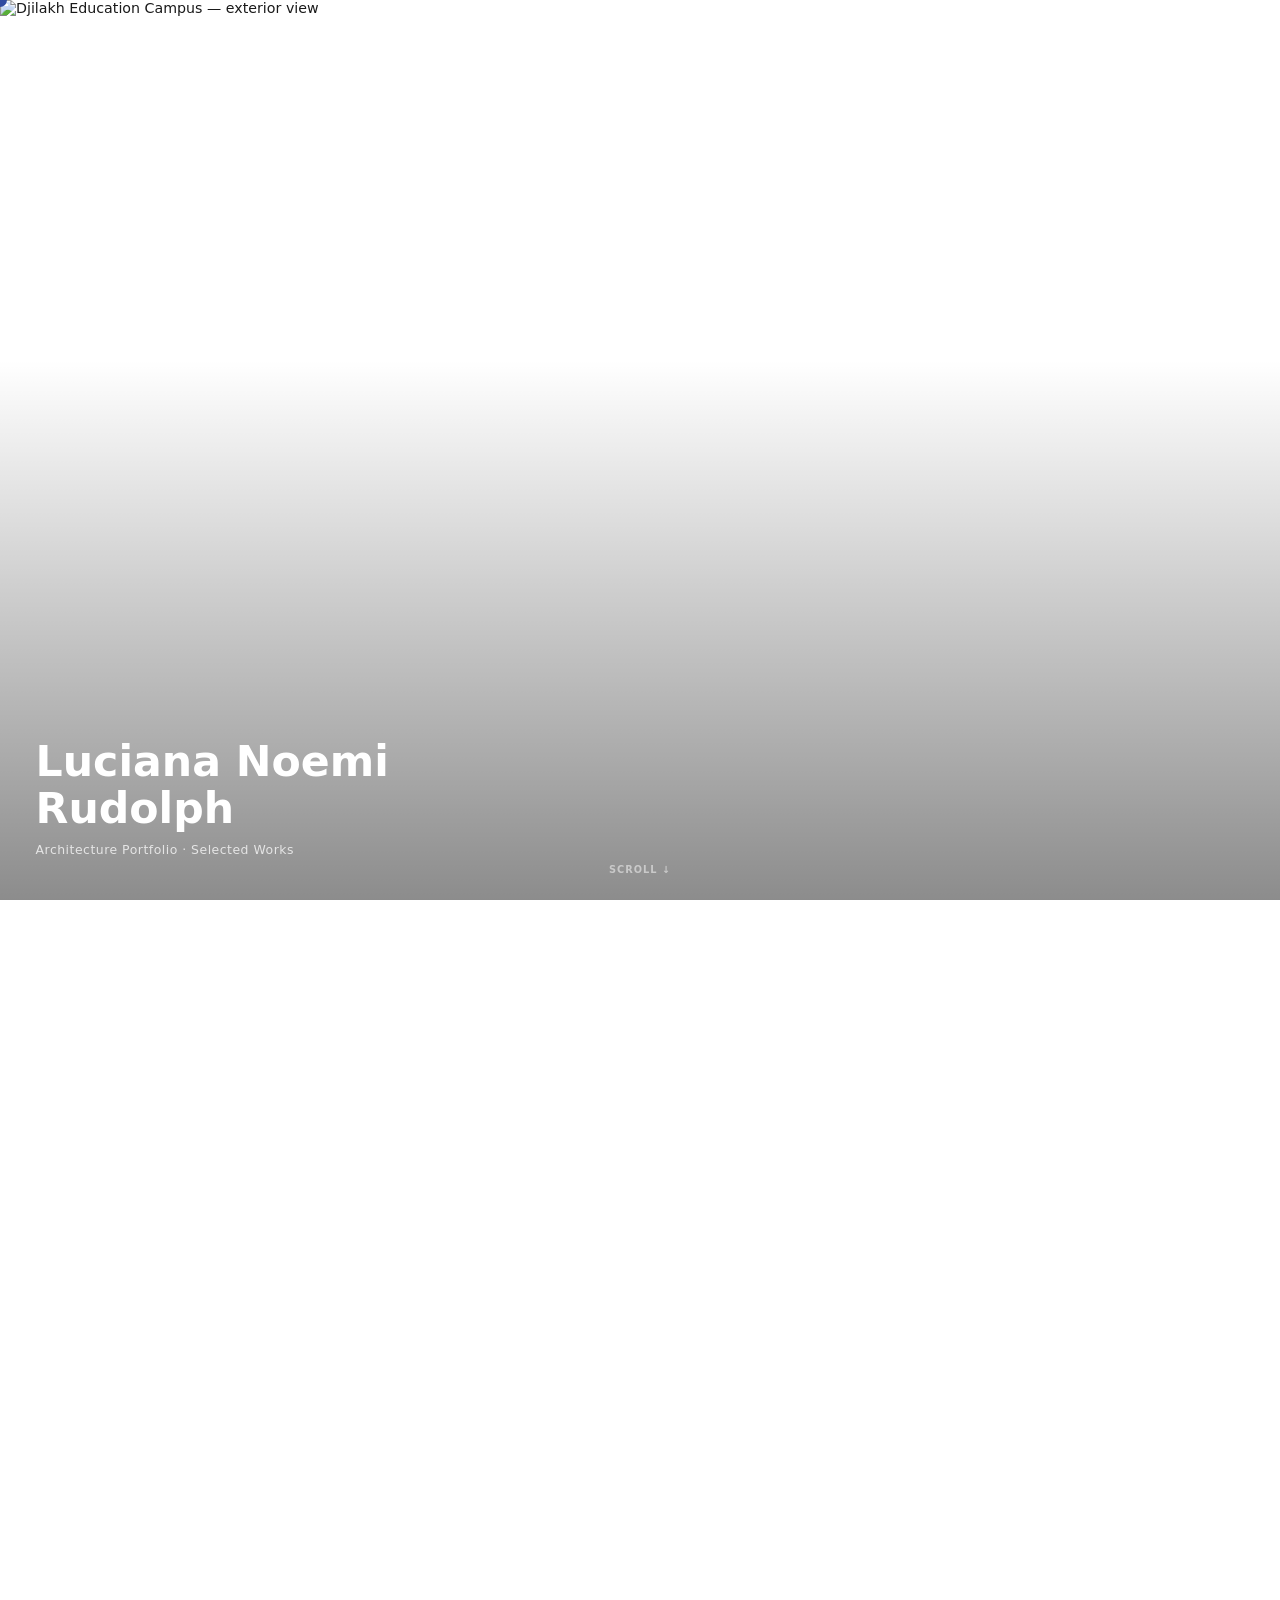
==== index.html @ c8842347 "10-04--2310" ====
<!doctype html>
<html lang="en" class="home">
<head>
  <meta charset="utf-8" />
  <meta name="viewport" content="width=device-width, initial-scale=1" />
  <title>Luciana Noemi Rudolph — Portfolio</title>
  <link rel="stylesheet" href="assets/css/styles.css" />
  <!-- Homepage-only inline overrides (kept tiny — most styles
       now live in styles.css → section 12 "Homepage Sticky-Grid Scroll").
       The header is forced fixed here because it must overlay the hero. -->
  <style>
    /* The header on the homepage must overlay the hero image.
       Other pages already get position:fixed from styles.css. */
    .top { position: fixed; top: 0; left: 0; right: 0; z-index: 100; }

  </style>
</head>

<body class="home loading">

  <!-- ── HEADER ── -->
  <header class="top --inverted">
    <a class="top__logo" href="index.html" aria-label="Home">
      <img src="assets/img/logo-blue.png" alt="LAR logo" />
    </a>

    <a class="name" href="index.html" aria-label="Home">
      LUCIANA NOEMI RUDOLPH
    </a>

    <div class="projects-dropdown">
      <button class="projects-dropdown__trigger" type="button" aria-haspopup="true" aria-expanded="false" data-i18n="nav_projects">Projects</button>
      <ul class="projects-dropdown__menu">
        <li><a class="projects-dropdown__link" href="projects/project1.html">Djilakh Education Campus</a></li>
        <li><a class="projects-dropdown__link" href="projects/project2.html">IPAI Communication Center</a></li>
        <li><a class="projects-dropdown__link" href="projects/project3.html">The Supertecture Project</a></li>
        <li><a class="projects-dropdown__link" href="projects/project4.html">Inside Out</a></li>
      </ul>
    </div>

    <a class="top__link" href="pages/about.html" data-i18n="nav_about">About</a>

    <nav class="top__nav" aria-label="Language switcher">
      <div class="lang-dropdown">
        <button class="lang-dropdown__trigger" type="button" aria-haspopup="true" aria-expanded="false">
          <span class="lang-dropdown__active" id="lang-active">EN</span>
        </button>
        <ul class="lang-dropdown__menu">
          <li><button class="lang" type="button" data-lang="en" aria-pressed="true">English</button></li>
          <li><button class="lang" type="button" data-lang="de" aria-pressed="false">Deutsch</button></li>
          <li><button class="lang" type="button" data-lang="pt" aria-pressed="false">Português</button></li>
          <li><button class="lang" type="button" data-lang="es" aria-pressed="false">Español</button></li>
          <li><button class="lang" type="button" data-lang="it" aria-pressed="false">Italiano</button></li>
          <li><button class="lang" type="button" data-lang="nl" aria-pressed="false">Nederlands</button></li>
        </ul>
      </div>
    </nav>

    <button class="top__burger" type="button" aria-label="Menu" aria-expanded="false">
      <span></span><span></span><span></span>
    </button>
  </header>

  <!-- ══════════════════════════════════════════
       INTRO — Full-screen hero image
       ─────────────────────────────────
       Hero images use srcset so the browser picks the
       smallest file that fits the viewport. To make this
       work, export each photo at THREE widths and name
       them like the example below:
           p1-800.jpg   (≤ 800 px wide  — phones)
           p1-1600.jpg  (≤ 1600 px wide — laptops/tablets)
           p1-2400.jpg  (≤ 2400 px wide — large desktops/retina)
       Aim for ~70 % JPEG quality. Use squoosh.app or
       ImageMagick: `magick p1.jpg -resize 1600 -quality 70 p1-1600.jpg`.
       Until those files exist the browser falls back to `src`.
       ══════════════════════════════════════════ -->
  <section class="block block--intro">
    <img class="block--intro__image block--intro__slide --active"
         src="assets/img/p1.jpg"
         srcset="assets/img/p1-800.jpg 800w,
                 assets/img/p1-1600.jpg 1600w,
                 assets/img/p1-2400.jpg 2400w"
         sizes="100vw"
         fetchpriority="high"
         alt="Djilakh Education Campus — exterior view" />
    <img class="block--intro__image block--intro__slide"
         src="assets/img/p2.jpg"
         srcset="assets/img/p2-800.jpg 800w,
                 assets/img/p2-1600.jpg 1600w,
                 assets/img/p2-2400.jpg 2400w"
         sizes="100vw"
         alt="IPAI Communication Center — facade study" />
    <img class="block--intro__image block--intro__slide"
         src="assets/img/p1/entrance.jpg"
         alt="Senegal school entrance with children playing" />
    <div class="block--intro__overlay"></div>
    <div class="block--intro__content">
      <h1 class="block--intro__title">Luciana Noemi Rudolph</h1>
      <p class="block--intro__subtitle" data-i18n="hero_subtitle">Architecture Portfolio · Selected Works</p>
    </div>
    <span class="block--intro__scroll" data-i18n="hero_scroll">Scroll ↓</span>
  </section>

  <!-- ══════════════════════════════════════════
       STICKY GRID SCROLL — Main Block
       ══════════════════════════════════════════ -->
  <section class="block block--main">
    <div class="block__wrapper">

      <!-- Centered text content -->
      <div class="content">
        <h2 class="content__title">Luciana Noemi Rudolph</h2>
        <p class="content__description" data-i18n="content_desc">Architectural projects exploring circular construction, climate-responsive architecture, and socially responsible design.</p>
        <div class="content__buttons">
          <a class="content__button" href="pages/about.html" data-i18n="btn_about">About me</a>
          <a class="content__button content__button--scroll" href="projects/project1.html" id="scroll-btn">
            <span class="content__button-fill" id="scroll-fill"></span>
            <span class="content__button-label" data-i18n="btn_scroll_p1">Scroll down for Project 1</span>
          </a>
        </div>
      </div>

      <!-- 12-image gallery grid (3 cols × 4 rows) -->
      <div class="gallery">
        <ul class="gallery__grid">
          <li class="gallery__item">
            <a class="gallery__link" href="projects/project1.html">
              <img class="gallery__image" src="assets/img/p1.jpg" alt="Djilakh Education Campus" />
              <span class="gallery__overlay"><span class="gallery__title">Djilakh Education Campus</span></span>
            </a>
          </li>
          <li class="gallery__item">
            <a class="gallery__link" href="projects/project2.html">
              <img class="gallery__image" src="assets/img/p2.jpg" alt="IPAI Communication Center" />
              <span class="gallery__overlay"><span class="gallery__title">IPAI Communication Center</span></span>
            </a>
          </li>
          <li class="gallery__item">
            <a class="gallery__link" href="projects/project3.html">
              <img class="gallery__image" src="assets/img/p3.jpg" alt="The Supertecture Project" />
              <span class="gallery__overlay"><span class="gallery__title">The Supertecture Project</span></span>
            </a>
          </li>
          <li class="gallery__item">
            <a class="gallery__link" href="projects/project4.html">
              <img class="gallery__image" src="assets/img/p4.jpg" alt="Inside Out" />
              <span class="gallery__overlay"><span class="gallery__title">Inside Out</span></span>
            </a>
          </li>
          <li class="gallery__item">
            <a class="gallery__link" href="projects/project1.html">
              <img class="gallery__image" src="assets/img/p1/entrance.jpg" alt="Senegal school entrance" />
              <span class="gallery__overlay"><span class="gallery__title">Djilakh Education Campus</span></span>
            </a>
          </li>
          <li class="gallery__item">
            <a class="gallery__link" href="projects/project2.html">
              <img class="gallery__image" src="assets/img/p2/terrace.png" alt="IPAI terrace" />
              <span class="gallery__overlay"><span class="gallery__title">IPAI Communication Center</span></span>
            </a>
          </li>
          <li class="gallery__item">
            <a class="gallery__link" href="projects/project1.html">
              <img class="gallery__image" src="assets/img/p1/courtyard.jpg" alt="Senegal school courtyard" />
              <span class="gallery__overlay"><span class="gallery__title">Djilakh Education Campus</span></span>
            </a>
          </li>
          <li class="gallery__item">
            <a class="gallery__link" href="projects/project2.html">
              <img class="gallery__image" src="assets/img/p2/lookout.png" alt="IPAI lookout" />
              <span class="gallery__overlay"><span class="gallery__title">IPAI Communication Center</span></span>
            </a>
          </li>
          <li class="gallery__item">
            <a class="gallery__link" href="projects/project1.html">
              <img class="gallery__image" src="assets/img/p1/interior.jpg" alt="Senegal classroom interior" />
              <span class="gallery__overlay"><span class="gallery__title">Djilakh Education Campus</span></span>
            </a>
          </li>
          <li class="gallery__item">
            <a class="gallery__link" href="projects/project2.html">
              <img class="gallery__image" src="assets/img/p2/exterior.jpg" alt="IPAI campus exterior" />
              <span class="gallery__overlay"><span class="gallery__title">IPAI Communication Center</span></span>
            </a>
          </li>
          <li class="gallery__item">
            <a class="gallery__link" href="projects/project1.html">
              <img class="gallery__image" src="assets/img/p1/classroom.jpg" alt="Senegal classroom" />
              <span class="gallery__overlay"><span class="gallery__title">Djilakh Education Campus</span></span>
            </a>
          </li>
          <li class="gallery__item">
            <a class="gallery__link" href="projects/project2.html">
              <img class="gallery__image" src="assets/img/p2/model-aerial.jpg" alt="IPAI model aerial" />
              <span class="gallery__overlay"><span class="gallery__title">IPAI Communication Center</span></span>
            </a>
          </li>
        </ul>
      </div>

    </div>
  </section>

  <footer class="site-footer"></footer>

  <!-- ── GSAP + ScrollTrigger + Lenis ── -->
  <script src="https://cdn.jsdelivr.net/npm/gsap@3/dist/gsap.min.js"></script>
  <script src="https://cdn.jsdelivr.net/npm/gsap@3/dist/ScrollTrigger.min.js"></script>
  <script src="https://cdn.jsdelivr.net/npm/gsap@3/dist/SplitText.min.js"></script>
  <script src="https://cdn.jsdelivr.net/npm/lenis@1/dist/lenis.min.js"></script>

  <!-- ── Translations dictionary (must load before main.js
       and before any per-page inline script that reads I18N). ── -->
  <script src="assets/js/i18n.js"></script>
  <!-- ── Main JS (language switcher, cursor, dropdowns, etc.) ── -->
  <script src="assets/js/main.js"></script>

  <!-- ══════════════════════════════════════════
       STICKY GRID SCROLL — Animation Engine
       ══════════════════════════════════════════ -->
  <script>
  (function () {
    "use strict";

    gsap.registerPlugin(ScrollTrigger);

    /* ═══════════════════════════════════════
       0. Invert header over the hero image
       ═══════════════════════════════════════ */
    var headerEl = document.querySelector(".top");
    if (headerEl) {
      ScrollTrigger.create({
        trigger: ".block--intro",
        start: "top top",
        end: "bottom top",
        onLeave: function ()     { headerEl.classList.remove("--inverted"); },
        onEnterBack: function () { headerEl.classList.add("--inverted"); }
      });
    }

    /* ═══════════════════════════════════════
       1. Smooth scrolling with Lenis
       ═══════════════════════════════════════ */
    function initSmoothScrolling() {
      var lenis = new Lenis({
        lerp: 0.08,
        wheelMultiplier: 1.4
      });

      lenis.on("scroll", ScrollTrigger.update);

      gsap.ticker.add(function (time) {
        lenis.raf(time * 1000);
      });

      gsap.ticker.lagSmoothing(0);
    }

    /* ═══════════════════════════════════════
       2. Preload images then init
       ═══════════════════════════════════════ */
    var imgs = document.querySelectorAll(".gallery__image, .block--intro__image");
    var loaded = 0;
    var total = imgs.length;

    function onAllLoaded() {
      document.body.classList.remove("loading");
      initSmoothScrolling();
      new StickyGridScroll();
    }

    if (total === 0) { onAllLoaded(); return; }

    imgs.forEach(function (img) {
      if (img.complete) {
        loaded++;
        if (loaded >= total) onAllLoaded();
      } else {
        img.addEventListener("load", function () {
          loaded++;
          if (loaded >= total) onAllLoaded();
        });
        img.addEventListener("error", function () {
          loaded++;
          if (loaded >= total) onAllLoaded();
        });
      }
    });

    /* ═══════════════════════════════════════
       3. StickyGridScroll Class
       ═══════════════════════════════════════ */
    function StickyGridScroll() {
      this.getElements();
      if (!this.block) return;

      this.initContent();
      this.groupItemsByColumn();

      this.addParallaxOnScroll();
      this.animateTitleOnScroll();
      this.animateGridOnScroll();
    }

    /* ── Retrieve elements ── */
    StickyGridScroll.prototype.getElements = function () {
      this.block = document.querySelector(".block--main");
      if (!this.block) return;

      this.wrapper     = this.block.querySelector(".block__wrapper");
      this.content     = this.block.querySelector(".content");
      this.title       = this.block.querySelector(".content__title");
      this.description = this.block.querySelector(".content__description");
      this.button      = this.block.querySelector(".content__buttons");
      this.grid        = this.block.querySelector(".gallery__grid");
      this.items       = this.block.querySelectorAll(".gallery__item");
    };

    /* ── Prepare initial state ── */
    StickyGridScroll.prototype.initContent = function () {
      if (this.description && this.button) {
        gsap.set([this.description, this.button], {
          opacity: 0,
          pointerEvents: "none"
        });
      }

      this.recalcTitleOffset();

      /* Recalculate on resize so the title centering stays correct */
      var self = this;
      var resizeTimer;
      window.addEventListener("resize", function () {
        clearTimeout(resizeTimer);
        resizeTimer = setTimeout(function () {
          self.recalcTitleOffset();
        }, 150);
      });
    };

    StickyGridScroll.prototype.recalcTitleOffset = function () {
      if (this.content && this.title) {
        var dy = (this.content.offsetHeight - this.title.offsetHeight) / 2;
        this.titleOffsetY = (dy / this.content.offsetHeight) * 100;
        gsap.set(this.title, { yPercent: this.titleOffsetY });
      }
    };

    /* ── Group items into 3 columns ── */
    StickyGridScroll.prototype.groupItemsByColumn = function () {
      this.numColumns = 3;
      this.columns = [[], [], []];
      var cols = this.columns;
      this.items.forEach(function (item, i) {
        cols[i % 3].push(item);
      });
    };

    /* ── Parallax on wrapper ── */
    StickyGridScroll.prototype.addParallaxOnScroll = function () {
      if (!this.block || !this.wrapper) return;

      gsap.from(this.wrapper, {
        yPercent: -100,
        ease: "none",
        scrollTrigger: {
          trigger: this.block,
          start: "top bottom",
          end: "top top",
          scrub: true
        }
      });
    };

    /* ── Title fade-in ── */
    StickyGridScroll.prototype.animateTitleOnScroll = function () {
      if (!this.block || !this.title) return;

      gsap.from(this.title, {
        opacity: 0,
        duration: 0.7,
        ease: "power1.out",
        scrollTrigger: {
          trigger: this.block,
          start: "top 57%",
          toggleActions: "play none none reset"
        }
      });
    };

    /* ── Main scroll-driven timeline ── */
    StickyGridScroll.prototype.animateGridOnScroll = function () {
      var self = this;

      var timeline = gsap.timeline({
        scrollTrigger: {
          trigger: this.block,
          start: "top 25%",
          end: "bottom bottom",
          scrub: true
        }
      });

      timeline
        .add(this.gridRevealTimeline())
        .add(this.gridZoomTimeline(), "-=0.6")
        .add(function () {
          self.toggleContent(timeline.scrollTrigger.direction === 1);
        }, "-=0.32");
    };

    /* ── Grid reveal: columns slide in ── */
    StickyGridScroll.prototype.gridRevealTimeline = function () {
      var timeline = gsap.timeline();
      var wh = window.innerHeight;
      var dy = wh - (wh - this.grid.offsetHeight) / 2;

      this.columns.forEach(function (column, colIndex) {
        var fromTop = colIndex % 2 === 0;

        timeline.from(column, {
          y: dy * (fromTop ? -1 : 1),
          stagger: {
            each: 0.06,
            from: fromTop ? "end" : "start"
          },
          ease: "power1.inOut"
        }, "grid-reveal");
      });

      return timeline;
    };

    /* ── Grid zoom: scale + spread columns ── */
    StickyGridScroll.prototype.gridZoomTimeline = function () {
      var columns = this.columns;
      var timeline = gsap.timeline({
        defaults: { duration: 1, ease: "power3.inOut" }
      });

      timeline.to(this.grid, { scale: 2.05 });
      timeline.to(columns[0], { xPercent: -40 }, "<");
      timeline.to(columns[2], { xPercent: 40 }, "<");

      var midIndex = Math.floor(columns[1].length / 2);
      timeline.to(columns[1], {
        yPercent: function (index) {
          return (index < midIndex ? -1 : 1) * 40;
        },
        duration: 0.5,
        ease: "power1.inOut"
      }, "-=0.5");

      return timeline;
    };

    /* ── Toggle content visibility ── */
    StickyGridScroll.prototype.toggleContent = function (isVisible) {
      if (!this.title || !this.description || !this.button) return;

      var self = this;

      gsap.timeline({ defaults: { overwrite: true } })
        .to(this.title, {
          yPercent: isVisible ? 0 : self.titleOffsetY,
          duration: 0.7,
          ease: "power2.inOut"
        })
        .to([this.description, this.button], {
          opacity: isVisible ? 1 : 0,
          duration: 0.4,
          ease: "power1." + (isVisible ? "inOut" : "out"),
          pointerEvents: isVisible ? "all" : "none"
        }, isVisible ? "-=90%" : "<");
    };

    /* ═══════════════════════════════════════
       Scroll-progress button → Project 1
       ═══════════════════════════════════════ */
    /* Scroll-progress button:
         • fills left→right as the user nears the bottom
         • clicking the button always navigates immediately
         • if the user reaches the bottom AND stays there
           for ~700 ms, we navigate automatically. The delay
           prevents an accidental hijack when someone just
           scrolls fast through the gallery. */
    var scrollFill = document.getElementById("scroll-fill");
    var scrollBtn  = document.getElementById("scroll-btn");

    if (scrollFill && scrollBtn) {
      var navTimer = null;
      var hasNavigated = false;

      function cancelAutoNav() {
        if (navTimer) { clearTimeout(navTimer); navTimer = null; }
      }

      ScrollTrigger.create({
        trigger: ".block--main",
        start: "85% bottom",
        end: "bottom bottom",
        scrub: true,
        onUpdate: function (self) {
          var p = self.progress;
          scrollFill.style.transform = "scaleX(" + p + ")";
          scrollBtn.classList.toggle("--filled", p > 0.5);

          if (p >= 0.99 && !hasNavigated && !navTimer) {
            /* Bottom reached — arm the delayed navigation. */
            navTimer = setTimeout(function () {
              hasNavigated = true;
              window.location.href = scrollBtn.href;
            }, 700);
          } else if (p < 0.99) {
            /* User scrolled back up — abort. */
            cancelAutoNav();
          }
        }
      });

      /* If the user clicks the button, skip the wait. */
      scrollBtn.addEventListener("click", cancelAutoNav);
    }

  })();
  </script>

  <!-- ── Hero slideshow ── -->
  <script>
  (function () {
    var slides = document.querySelectorAll(".block--intro__slide");
    if (slides.length < 2) return;
    var current = 0;
    setInterval(function () {
      slides[current].classList.remove("--active");
      current = (current + 1) % slides.length;
      slides[current].classList.add("--active");
    }, 2500);
  })();
  </script>

</body>
</html>
---- assets/css/styles.css ----
/* =============================================================
   PORTFOLIO STYLESHEET
   ─────────────────────
   Sections:
     1. CSS Custom Properties (design tokens)
     2. Reset & Base
     3. Layout – Header
     4. Layout – Stage & Project Grid (homepage)
     5. Components – Project Cards
     6. Components – Project-Page Sections (hero, content)
     7. Components – Keyhole Scroll Effect
     8. Components – Prev / Next Project Navigation
     9. Preloader Overlay
    10. Reveal-Animation Defaults
    11. Animations (keyframes)
    12. Responsive Breakpoints
   ============================================================= */


/* =============================================================
   1. CSS CUSTOM PROPERTIES
   Design tokens for colours, spacing, and max-widths.
   Changing a value here updates the entire site.
   ============================================================= */

:root {
  /* Brand colours */
  --color-blue:       #2f4aa1;
  --color-red:        #d6402c;
  --color-dark:       #1a1a1a;
  --color-white:      #ffffff;
  --color-grey-bg:    #f5f5f5;
  --color-grey-thumb: #d9d9d9;
  --color-grey-mid:   #999999;
  --color-grey-border:#e0e0e0;
  --color-hover-bg:   #f0f0f0;

  /* Typography */
  --font-stack: system-ui, -apple-system, Segoe UI, Roboto, Helvetica, Arial,
                "Apple Color Emoji", "Segoe UI Emoji";

  /* Layout */
  --content-max:      900px;
  --grid-max:         980px;
  --header-pad-x:     60px;
  --header-pad-top:   56px;
}


/* =============================================================
   2. RESET & BASE
   Minimal reset (box-sizing) and document-level defaults.
   ============================================================= */

*,
*::before,
*::after {
  box-sizing: border-box;
}

html {
  height: 100%;
}

body {
  min-height: 100%;
  overflow-x: hidden;
}

body {
  margin: 0;
  font-family: var(--font-stack);
  background: var(--color-white);
  color: var(--color-dark);
}


/* =============================================================
   3. LAYOUT – HEADER
   Fixed top bar: logo | about | centred name | language dropdown
   ============================================================= */

.top {
  position: fixed;
  top: 0;
  left: 0;
  right: 0;
  padding: 18px var(--header-pad-x);
  display: grid;
  grid-template-columns: auto 1fr auto auto auto;
  align-items: center;
  gap: 24px;
  z-index: 100;
  background: transparent;
}

/* ── Logo ── */
.top__logo {
  display: flex;
  align-items: center;
}

.top__logo img {
  height: 30px;
  width: auto;
  display: block;
  transition: filter 0.3s ease;
}

/* When header is on a coloured/dark background, invert logo to white */
.top.--inverted .top__logo img {
  filter: brightness(0) invert(1);
}

/* ── About link (left area) ── */
.top__link {
  text-decoration: none;
  color: var(--color-dark);
  font-size: 13px;
  font-weight: 600;
  letter-spacing: 0.04em;
  text-transform: uppercase;
  transition: opacity 0.2s ease;
}
.top__link:hover { opacity: 0.55; }
.top__link:focus-visible {
  outline: 2px solid var(--color-dark);
  outline-offset: 4px;
  border-radius: 4px;
}

/* ── Name link (centred via flex on the 1fr column) ── */
.name {
  display: block;
  font-weight: 800;
  letter-spacing: 0.03em;
  text-decoration: none;
  color: var(--color-blue);
  font-size: clamp(14px, 1.4vw, 20px);
  text-align: center;
  white-space: nowrap;
}

.name:focus-visible {
  outline: 2px solid var(--color-blue);
  outline-offset: 4px;
  border-radius: 6px;
}

/* Inverted header state (on coloured backgrounds) */
.top.--inverted .name {
  color: var(--color-white);
}
.top.--inverted .top__link {
  color: var(--color-white);
}
.top.--inverted .lang-dropdown__trigger {
  color: var(--color-white);
}

/* ── Right-side nav container (language dropdown) ── */
.top__nav {
  display: flex;
  gap: 24px;
  align-items: center;
  font-size: 13px;
  font-weight: 600;
  letter-spacing: 0.04em;
  text-transform: uppercase;
}

/* ── Language dropdown ── */
.lang-dropdown {
  position: relative;
}

.lang-dropdown__trigger {
  border: 0;
  background: transparent;
  padding: 4px 2px;
  cursor: pointer;
  font: inherit;
  font-size: 13px;
  font-weight: 600;
  letter-spacing: 0.04em;
  text-transform: uppercase;
  color: var(--color-dark);
  transition: opacity 0.2s ease;
}
.lang-dropdown__trigger:hover { opacity: 0.55; }

.lang-dropdown__menu {
  position: absolute;
  top: calc(100% + 8px);
  right: 0;
  list-style: none;
  margin: 0;
  padding: 8px 0;
  background: var(--color-white, #fff);
  border: 1px solid rgba(0,0,0,0.08);
  border-radius: 8px;
  box-shadow: 0 4px 20px rgba(0,0,0,0.08);
  min-width: 140px;
  opacity: 0;
  visibility: hidden;
  transform: translateY(-4px);
  transition: opacity 0.2s ease, transform 0.2s ease, visibility 0.2s;
  z-index: 50;
}

/* Open state — toggled by JS via aria-expanded on the trigger.
   Hover/focus-within kept as a progressive enhancement on desktop. */
.lang-dropdown.--open .lang-dropdown__menu,
.lang-dropdown:hover .lang-dropdown__menu,
.lang-dropdown:focus-within .lang-dropdown__menu {
  opacity: 1;
  visibility: visible;
  transform: translateY(0);
}

.lang-dropdown__trigger:focus-visible {
  outline: 2px solid var(--color-blue);
  outline-offset: 4px;
  border-radius: 4px;
}

.lang-dropdown__menu li { margin: 0; }

/* Language buttons inside dropdown */
.lang {
  display: block;
  width: 100%;
  border: 0;
  background: transparent;
  padding: 8px 16px;
  cursor: pointer;
  font-family: inherit;
  font-size: 13px;
  font-weight: 500;
  letter-spacing: 0.02em;
  text-transform: none;
  text-align: left;
  color: var(--color-dark, #111);
  transition: background 0.15s ease;
}

.lang:hover {
  background: rgba(0,0,0,0.04);
}

.lang[aria-pressed="true"] {
  font-weight: 700;
}

.lang:focus-visible {
  outline: 2px solid var(--color-blue);
  outline-offset: -2px;
  border-radius: 4px;
}

/* ── Projects dropdown ── */
.projects-dropdown {
  position: relative;
}

.projects-dropdown__trigger {
  border: 0;
  background: transparent;
  padding: 4px 2px;
  cursor: pointer;
  font: inherit;
  font-size: 13px;
  font-weight: 600;
  letter-spacing: 0.04em;
  text-transform: uppercase;
  color: var(--color-dark);
  transition: opacity 0.2s ease;
}
.projects-dropdown__trigger:hover { opacity: 0.55; }

.projects-dropdown__menu {
  position: absolute;
  top: calc(100% + 8px);
  left: 0;
  list-style: none;
  margin: 0;
  padding: 8px 0;
  background: var(--color-white, #fff);
  border: 1px solid rgba(0,0,0,0.08);
  border-radius: 8px;
  box-shadow: 0 4px 20px rgba(0,0,0,0.08);
  min-width: 200px;
  opacity: 0;
  visibility: hidden;
  transform: translateY(-4px);
  transition: opacity 0.2s ease, transform 0.2s ease, visibility 0.2s;
  z-index: 50;
}

/* Open state — toggled by JS via aria-expanded on the trigger.
   Hover/focus-within kept as a progressive enhancement on desktop. */
.projects-dropdown.--open .projects-dropdown__menu,
.projects-dropdown:hover .projects-dropdown__menu,
.projects-dropdown:focus-within .projects-dropdown__menu {
  opacity: 1;
  visibility: visible;
  transform: translateY(0);
}

.projects-dropdown__trigger:focus-visible {
  outline: 2px solid var(--color-blue);
  outline-offset: 4px;
  border-radius: 4px;
}

.projects-dropdown__menu li { margin: 0; }

.projects-dropdown__link {
  display: block;
  width: 100%;
  padding: 8px 16px;
  font-family: inherit;
  font-size: 13px;
  font-weight: 500;
  letter-spacing: 0.02em;
  text-decoration: none;
  text-align: left;
  color: var(--color-dark, #111);
  transition: background 0.15s ease;
}

.projects-dropdown__link:hover {
  background: rgba(0,0,0,0.04);
}

.projects-dropdown__link:focus-visible {
  outline: 2px solid var(--color-blue);
  outline-offset: -2px;
  border-radius: 4px;
}

/* Inverted state */
.top.--inverted .projects-dropdown__trigger {
  color: var(--color-white);
}

/* ── Hamburger button (hidden on desktop, shown on mobile) ── */
.top__burger {
  display: none;
  flex-direction: column;
  justify-content: center;
  align-items: center;
  gap: 5px;
  background: none;
  border: none;
  padding: 6px;
  cursor: pointer;
  width: 32px;
  height: 32px;
  -webkit-tap-highlight-color: transparent;
}

.top__burger span {
  display: block;
  width: 20px;
  height: 2px;
  background: var(--color-dark);
  border-radius: 1px;
  transition: transform 0.3s ease, opacity 0.3s ease;
}

.top.--inverted .top__burger span {
  background: #fff;
}

/* Animate to X when menu is open */
.top.--menu-open .top__burger span:nth-child(1) {
  transform: translateY(7px) rotate(45deg);
}
.top.--menu-open .top__burger span:nth-child(2) {
  opacity: 0;
}
.top.--menu-open .top__burger span:nth-child(3) {
  transform: translateY(-7px) rotate(-45deg);
}



/* =============================================================
   4. LAYOUT – STAGE & PROJECT GRID (homepage)
   Vertically centred grid of project cards.
   ============================================================= */

.stage {
  min-height: 100vh;
  display: grid;
  place-items: center;
  padding: 90px 24px 60px;
}

.projects {
  width: min(var(--grid-max), 100%);
  display: grid;
  grid-template-columns: repeat(4, 1fr);
  gap: clamp(18px, 3vw, 44px);
  align-items: end;
}


/* =============================================================
   5. COMPONENTS – PROJECT CARDS
   Each card: big number → thumbnail → meta caption.
   Thumbnail starts B/W and turns colour on hover.
   ============================================================= */

.card {
  text-decoration: none;
  color: inherit;
  display: grid;
  grid-template-rows: auto auto auto;
  justify-items: center;
  gap: 10px;
}

.card:focus-visible {
  outline: 2px solid var(--color-blue);
  outline-offset: 4px;
  border-radius: 6px;
}

/* Large blue project number */
.num {
  font-weight: 900;
  color: var(--color-blue);
  font-size: clamp(54px, 6vw, 96px);
  line-height: 0.9;
}

/* Grey placeholder square for thumbnails */
.thumb {
  width: 190px;
  aspect-ratio: 1 / 1;
  background: var(--color-grey-thumb);
  overflow: hidden;
  position: relative;
}

.thumb img {
  width: 100%;
  height: 100%;
  object-fit: cover;
  /* B/W → colour transition on hover */
  filter: grayscale(1);
  transition: filter 220ms ease;
}

.card:hover .thumb img,
.card:focus-visible .thumb img {
  filter: grayscale(0);
}

/* Caption below thumbnail (hidden by default; appears on hover) */
.meta {
  text-align: center;
  max-width: 190px;
  opacity: 0;
  transition: opacity 180ms ease;
}

.card:hover .meta,
.card:focus-visible .meta {
  opacity: 0.9;
}

.title {
  margin: 0;
  font-size: 14px;
  font-weight: 700;
  letter-spacing: 0.02em;
}

.subtitle {
  margin: 4px 0 0;
  font-size: 12px;
  opacity: 0.8;
}


/* =============================================================
   6. COMPONENTS – PROJECT-PAGE SECTIONS (hero, content)
   Full-width hero image with text overlay, then a content
   section on a light-grey background.
   ============================================================= */

.section--hero {
  background: var(--color-white);
}

/* Full-bleed hero figure */
.section--hero figure {
  position: relative;
  left: 50%;
  width: 100vw;
  transform: translateX(-50%);
  margin: 0 0 1em;
}

.section--hero figure img {
  width: 100%;
  object-fit: cover;
  min-height: 100vh;
}

.section--hero .section__content {
  padding-top: 0;
}

.section--content {
  background: var(--color-grey-bg);
}

.section__content {
  max-width: var(--content-max);
  margin: 0 auto;
  padding: 80px 40px;
  line-height: 1.6;
}

.section__content h1 {
  font-size: clamp(28px, 4vw, 48px);
  font-weight: 800;
  color: var(--color-blue);
  margin: 0 0 0.5em;
}

.section__content p {
  margin: 0 0 1em;
}

.section__content .back {
  display: inline-block;
  margin-top: 20px;
  text-decoration: none;
  color: var(--color-blue);
  font-weight: 700;
}

.section__content .back:focus-visible {
  outline: 2px solid var(--color-blue);
  outline-offset: 4px;
  border-radius: 6px;
}


/* =============================================================
   7. COMPONENTS – KEYHOLE SCROLL EFFECT
   Fixed blue overlay with a clip-path "window" that expands
   as the user scrolls through the hero section.
   ============================================================= */

.keyhole {
  position: fixed;
  inset: 0;
  pointer-events: none;
  background: var(--color-blue);
  clip-path: polygon(
    0% 0%, 0% 100%, 0 100%, 0 0,
    100% 0, 100% 100%, 0 100%, 0 100%,
    100% 100%, 100% 0%
  );
  z-index: 1;
}

/* Bouncing scroll-down indicator */
.scroll-arrow {
  position: absolute;
  top: 72.5vh;
  left: 50%;
  z-index: 2;
  animation: float 1s ease-in-out infinite alternate both;
}

.scroll-arrow svg {
  transform: rotate(90deg);
  stroke: var(--color-dark);
  width: 2rem;
  margin-left: -1rem;
  height: auto;
}


/* =============================================================
   8. COMPONENTS – PREV / NEXT PROJECT NAVIGATION
   Two-column bar at the bottom of every project page.
   Thumbnails start B/W, turn colour on hover.
   ============================================================= */

.project-nav {
  display: grid;
  grid-template-columns: 1fr 1fr;
  border-top: 1px solid var(--color-grey-border);
}

.project-nav__link {
  position: relative;
  display: flex;
  align-items: center;
  gap: 16px;
  padding: 40px;
  text-decoration: none;
  color: var(--color-dark);
  overflow: hidden;
  transition: background 300ms ease;
}

.project-nav__link:hover {
  background: var(--color-hover-bg);
}

.project-nav__link:focus-visible {
  outline: 2px solid var(--color-blue);
  outline-offset: -2px;
}

.project-nav__link--next {
  justify-content: flex-end;
  text-align: right;
  border-left: 1px solid var(--color-grey-border);
}

.project-nav__arrow {
  font-size: 24px;
  font-weight: 300;
  color: var(--color-blue);
  flex-shrink: 0;
  transition: transform 300ms ease;
}

.project-nav__link--prev:hover .project-nav__arrow {
  transform: translateX(-6px);
}

.project-nav__link--next:hover .project-nav__arrow {
  transform: translateX(6px);
}

.project-nav__text {
  display: flex;
  flex-direction: column;
  gap: 4px;
}

.project-nav__label {
  font-size: 11px;
  font-weight: 600;
  letter-spacing: 0.08em;
  text-transform: uppercase;
  color: var(--color-grey-mid);
}

.project-nav__title {
  font-size: 16px;
  font-weight: 700;
  color: var(--color-blue);
  max-height: 40px;
  opacity: 1;
  overflow: hidden;
  transition: max-height 400ms ease, opacity 300ms ease;
}

/* Desktop hover refinement: collapse the title when not
   hovered so the nav reads as minimal until intent is shown.
   Touch devices (no hover) keep the title visible by default. */
@media (hover: hover) and (pointer: fine) {
  .project-nav__title {
    max-height: 0;
    opacity: 0;
  }
  .project-nav__link:hover .project-nav__title,
  .project-nav__link:focus-visible .project-nav__title {
    max-height: 40px;
    opacity: 1;
  }
}

.project-nav__thumb {
  width: 60px;
  height: 60px;
  object-fit: cover;
  flex-shrink: 0;
  filter: grayscale(1);
  transition: filter 300ms ease;
}

.project-nav__link:hover .project-nav__thumb {
  filter: grayscale(0);
}


/* =============================================================
   9. PRELOADER OVERLAY
   Full-screen poster + counter that covers the page on load.
   Hidden via .--done after the animation completes.
   ============================================================= */

.preloader {
  position: fixed;
  inset: 0;
  z-index: 9999;
  pointer-events: none;
}

.preloader__bg {
  position: absolute;
  inset: 0;
  clip-path: inset(0);
  background: var(--color-dark);
}

.preloader__poster {
  width: 100%;
  height: 100%;
  object-fit: cover;
}

.preloader__poster.--preloading {
  position: fixed;
  inset: 0;
  width: 100vw;
  height: 100vh;
  z-index: 10000;
}

.preloader__counter {
  position: fixed;
  top: 0;
  left: 0;
  right: 0;
  height: 33vh;
  display: grid;
  place-items: center;
  z-index: 10001;
  pointer-events: none;
}

.preloader__number {
  font-size: clamp(24px, 4vw, 48px);
  font-weight: 700;
  color: var(--color-grey-mid);
  font-variant-numeric: tabular-nums;
}

.preloader.--done {
  display: none;
}


/* =============================================================
   10. REVEAL-ANIMATION DEFAULTS
   Images start hidden so GSAP can animate them in.
   If JS is unavailable the [hidden] fallback keeps content
   accessible (see noscript or graceful-fallback logic in JS).
   ============================================================= */

[data-reveal="image"] {
  visibility: hidden;
}


/* =============================================================
   11. ANIMATIONS (keyframes)
   ============================================================= */

@keyframes float {
  from { transform: translateY(-50%); }
  to   { transform: translateY(50%); }
}


/* =============================================================
   CUSTOM CURSOR
   Blue filled circle that follows the mouse.
   Turns to outline-only on clickable elements.
   ============================================================= */

.cursor {
  position: fixed;
  top: 0;
  left: 0;
  width: 14px;
  height: 14px;
  border-radius: 50%;
  background: var(--color-blue);
  pointer-events: none;
  z-index: 99999;
  transform: translate(-50%, -50%);
  transition: background 200ms ease;
  border: 2px solid var(--color-blue);
}

/* Hover state on any clickable: hollow ring */
.cursor.--clickable {
  background: transparent;
}

/* Hide custom cursor on touch devices */
@media (pointer: coarse) {
  .cursor { display: none; }
}

/* Hide the native cursor everywhere when the custom dot is active.
   EXCEPT on text inputs / textareas / contenteditable, where the
   native I-beam caret is essential for usability. */
@media (pointer: fine) {
  body.--has-custom-cursor,
  body.--has-custom-cursor *,
  body.--has-custom-cursor *::before,
  body.--has-custom-cursor *::after {
    cursor: none;
  }
  body.--has-custom-cursor input,
  body.--has-custom-cursor textarea,
  body.--has-custom-cursor [contenteditable="true"] {
    cursor: text;
  }
}


/* =============================================================
   12. HOMEPAGE STICKY-GRID SCROLL
   The index page builds a hero → sticky grid → outro flow.

   IMPORTANT: every selector in this section is scoped to
   `body.home` so the rules CANNOT leak onto project pages.
   The project pages also use class names like .gallery
   and .block--intro for unrelated layouts — this scoping
   keeps those styles isolated.

   Markup classes (under body.home):
     .block--intro     full-screen hero with rotating slides
     .block--main      tall sticky stage hosting .gallery
     .block__wrapper   the pinned 100vh stage
     .content          centred title/description/buttons
     .gallery          12-image grid moved by GSAP
     .block--outro     small contact CTA at the end
   These styles used to live inline in index.html — moved
   here so HTML/CSS/JS stay properly separated.
   ============================================================= */

/* Fluid rem on the homepage only: 1rem ≈ 1px at 1440 px viewport.
   Scoped via the .home class so other pages keep normal rem sizing.
   The mobile breakpoint below resets it so pixel values stay sane
   on phones. */
html.home { font-size: clamp(0.8px, calc(100vw / 1440), 1.6px); }
body.home {
  font-size: 16rem;
  overflow-x: hidden;
  background: var(--color-white, #fff);
}

/* Loading state — hides the sticky stage until images preload */
body.home.loading .block--main { visibility: hidden; }

/* ── INTRO BLOCK — Full-screen hero ── */
body.home .block--intro {
  position: relative;
  z-index: 2;
  width: 100%;
  height: 100vh;
  overflow: hidden;
  display: flex;
  align-items: flex-end;
  justify-content: flex-start;
  padding: 48rem 40rem;
}
body.home .block--intro__image {
  position: absolute;
  inset: 0;
  width: 100%;
  height: 100%;
  object-fit: cover;
  z-index: 0;
}
body.home .block--intro__slide { opacity: 0; transition: opacity 1s ease; }
body.home .block--intro__slide.--active { opacity: 1; }

body.home .block--intro__overlay {
  position: absolute;
  inset: 0;
  background: linear-gradient(to bottom, rgba(0,0,0,0) 40%, rgba(0,0,0,0.45) 100%);
  z-index: 1;
}
body.home .block--intro__content {
  position: relative;
  z-index: 2;
  max-width: 600rem;
}
body.home .block--intro__title {
  font-size: clamp(28rem, 4vw, 48rem);
  font-weight: 700;
  color: #fff;
  line-height: 1.1;
  margin: 0 0 12rem;
}
body.home .block--intro__subtitle {
  font-size: 14rem;
  font-weight: 400;
  color: rgba(255,255,255,0.75);
  letter-spacing: 0.04em;
  margin: 0;
}
body.home .block--intro__scroll {
  position: absolute;
  bottom: 28rem;
  left: 50%;
  transform: translateX(-50%);
  z-index: 2;
  font-size: 11rem;
  font-weight: 600;
  letter-spacing: 0.1em;
  text-transform: uppercase;
  color: rgba(255,255,255,0.5);
}

/* ── MAIN BLOCK — sticky scroll container (5x viewport) ── */
body.home .block.block--main { height: 500vh; position: relative; }

body.home .block__wrapper {
  position: sticky;
  top: 0;
  width: 100%;
  height: 100vh;
  padding: 0 24rem;
  overflow: hidden;
  background: var(--color-white, #fff);
}

/* Centred name + description + buttons */
body.home .content {
  position: relative;
  display: flex;
  flex-direction: column;
  justify-content: center;
  align-items: center;
  width: 100%;
  height: 100vh;
  text-align: center;
  z-index: 1;
  pointer-events: none;
}
body.home .content__title {
  font-size: clamp(32rem, 5vw, 64rem);
  font-weight: 700;
  letter-spacing: -0.02em;
  line-height: 1.1;
  color: #111;
  margin: 0;
}
body.home .content__description {
  font-size: 16rem;
  line-height: 1.6;
  color: #555;
  max-width: 440rem;
  margin-top: 16rem;
}
body.home .content__button {
  margin-top: 28rem;
  padding: 12rem 32rem;
  font-size: 13rem;
  font-weight: 600;
  letter-spacing: 0.06em;
  text-transform: uppercase;
  color: #fff;
  background: #111;
  border: none;
  border-radius: 100rem;
  cursor: pointer;
  pointer-events: all;
  text-decoration: none;
  display: inline-block;
  transition: background 0.25s ease;
}
body.home .content__button:hover { background: #333; }

body.home .content__buttons {
  display: flex;
  gap: 12rem;
  margin-top: 28rem;
  pointer-events: all;
  flex-wrap: wrap;
  justify-content: center;
}
body.home .content__buttons .content__button { margin-top: 0; }

/* Scroll-progress button → fills as user scrolls */
body.home .content__button--scroll {
  position: relative;
  overflow: hidden;
  background: transparent;
  border: 2px solid #111;
  color: #111;
}
body.home .content__button--scroll:hover { background: transparent; }
body.home .content__button-fill {
  position: absolute;
  inset: 0;
  background: #111;
  transform-origin: left center;
  transform: scaleX(0);
  transition: none;
  z-index: 0;
}
body.home .content__button-label {
  position: relative;
  z-index: 1;
  transition: color 0.2s ease;
}
body.home .content__button--scroll.--filled,
body.home .content__button--scroll.--filled .content__button-label { color: #fff; }

/* ── Gallery grid ── */
body.home .gallery {
  position: absolute;
  top: 50%;
  left: 50%;
  transform: translate3d(-50%, -50%, 0);
  width: min(736rem, 80vw);
}
body.home .gallery__grid {
  display: grid;
  grid-template-columns: repeat(3, 1fr);
  column-gap: 32rem;
  row-gap: 40rem;
  list-style: none;
  padding: 0;
  margin: 0;
}
body.home .gallery__item {
  width: 100%;
  aspect-ratio: 1;
  overflow: hidden;
  border-radius: 8rem;
  position: relative;
}
body.home .gallery__link {
  display: block;
  width: 100%;
  height: 100%;
  position: relative;
}
body.home .gallery__image {
  width: 100%;
  height: 100%;
  object-fit: cover;
  display: block;
  transition: filter 0.4s ease;
}
body.home .gallery__link:hover .gallery__image {
  filter: grayscale(100%) brightness(0.55);
}
body.home .gallery__overlay {
  position: absolute;
  inset: 0;
  display: flex;
  align-items: center;
  justify-content: center;
  text-align: center;
  padding: 12rem;
  opacity: 0;
  transition: opacity 0.4s ease;
  pointer-events: none;
  z-index: 2;
}
body.home .gallery__link:hover .gallery__overlay { opacity: 1; }
body.home .gallery__title {
  color: #fff;
  font-size: clamp(10rem, 1.2vw, 16rem);
  font-weight: 600;
  letter-spacing: 0.04em;
  line-height: 1.3;
  text-transform: uppercase;
}

/* ── OUTRO BLOCK ── */
body.home .block--outro {
  height: 60vh;
  display: flex;
  align-items: center;
  justify-content: center;
  background: var(--color-white, #fff);
}
body.home .block--outro__inner { text-align: center; }
body.home .block--outro__inner p {
  font-size: 14rem;
  color: #999;
  margin-bottom: 20rem;
  letter-spacing: 0.04em;
}
body.home .block--outro__inner a {
  font-size: 13rem;
  font-weight: 600;
  letter-spacing: 0.06em;
  text-transform: uppercase;
  color: #111;
  text-decoration: none;
  border-bottom: 1px solid #ccc;
  padding-bottom: 4rem;
  transition: border-color 0.25s ease;
}
body.home .block--outro__inner a:hover { border-color: #111; }

body.home .site-footer { height: 0; }

/* ── Homepage mobile fallback ── */
@media (max-width: 768px) {
  html.home { font-size: 1px; }
  body.home { font-size: 16px; }
  body.home .block--intro {
    padding: 80px 20px 32px;
    height: 100svh;
  }
  body.home .block--intro__content { max-width: none; }
  body.home .block--intro__title { font-size: 28px; }
  body.home .block--intro__subtitle { font-size: 14px; }
  body.home .block--intro__scroll { font-size: 11px; bottom: 24px; }
  body.home .block.block--main { height: auto; }
  body.home .block__wrapper {
    position: relative;
    height: auto;
    padding: 40px 16px 32px;
  }
  body.home .content {
    height: auto;
    padding: 24px 0 32px;
    pointer-events: all;
    opacity: 1;
  }
  body.home .content__title { font-size: 24px; }
  body.home .content__description {
    font-size: 14px;
    max-width: none;
    margin-top: 12px;
    opacity: 1;
  }
  body.home .content__buttons {
    margin-top: 20px;
    gap: 10px;
    opacity: 1;
    pointer-events: all;
  }
  body.home .content__button {
    font-size: 13px;
    padding: 12px 24px;
    opacity: 1;
  }
  body.home .content__button--scroll { display: none; }
  body.home .gallery {
    position: relative;
    top: auto; left: auto;
    transform: none;
    width: 100%;
  }
  body.home .gallery__grid {
    grid-template-columns: repeat(2, 1fr);
    column-gap: 10px;
    row-gap: 10px;
  }
  body.home .gallery__item { border-radius: 6px; }
  body.home .gallery__link {
    -webkit-tap-highlight-color: rgba(0,0,0,0.05);
  }
}

@media (max-width: 380px) {
  body.home .block--intro__title { font-size: 24px; }
  body.home .content__title { font-size: 20px; }
}

/* Reduced motion: disable the sticky/parallax stage */
@media (prefers-reduced-motion: reduce) {
  body.home .block.block--main { height: auto; }
  body.home .block__wrapper { position: relative; }
  body.home .gallery__item,
  body.home .content__title,
  body.home .content__description,
  body.home .content__button {
    opacity: 1 !important;
    transform: none !important;
  }
}


/* =============================================================
   13. RESPONSIVE BREAKPOINTS
   Desktop-first: two columns at ≤ 900 px, single at ≤ 520 px.
   Language bar collapses below name on small screens.
   ============================================================= */

@media (max-width: 900px) {
  .projects {
    grid-template-columns: repeat(2, 1fr);
  }

  .thumb { width: 220px; }
  .meta  { max-width: 220px; }

  .top {
    padding-left: 24px;
    padding-right: 24px;
    gap: 16px;
  }

  .name {
    font-size: clamp(14px, 1.8vw, 22px);
  }

  /* Reduce project-nav padding */
  .project-nav__link {
    padding: 24px;
  }
}


/* =============================================================
   MOBILE HEADER & NAVIGATION
   Full-screen menu overlay triggered by hamburger button.
   ============================================================= */

@media (max-width: 768px) {
  .top {
    display: flex;
    flex-wrap: wrap;
    align-items: center;
    padding: 14px 16px;
    gap: 0;
  }

  .top__logo {
    margin-right: 10px;
  }

  .top__logo img {
    height: 24px;
  }

  .name {
    flex: 1;
    text-align: left;
    font-size: 12px;
    min-width: 0;
    overflow: hidden;
    text-overflow: ellipsis;
  }

  .top__burger {
    display: flex;
    margin-left: 8px;
  }

  /* Hide nav items by default on mobile */
  .projects-dropdown,
  .top__link,
  .top__nav {
    display: none;
    width: 100%;
  }

  /* ── Menu-open state: full-screen overlay ── */
  .top.--menu-open {
    position: fixed;
    bottom: 0;
    background: #fff !important;
    overflow-y: auto;
    -webkit-overflow-scrolling: touch;
    align-content: flex-start;
  }

  /* Override inverted colours when menu is open */
  .top.--menu-open .name { color: var(--color-dark) !important; }
  .top.--menu-open .top__logo img { filter: none !important; }
  .top.--menu-open .top__burger span { background: var(--color-dark) !important; }
  .top.--menu-open .top__link { color: var(--color-dark) !important; }

  /* Show nav items when open */
  .top.--menu-open .projects-dropdown {
    display: block;
    padding: 20px 0 8px;
    border-top: 1px solid #eee;
    margin-top: 14px;
  }

  .top.--menu-open .top__link {
    display: block;
    padding: 14px 0;
    font-size: 16px;
  }

  .top.--menu-open .top__nav {
    display: block;
    padding: 16px 0 24px;
    border-top: 1px solid #eee;
    margin-top: 8px;
  }

  /* Projects: show as flat list (not hover dropdown) */
  .top.--menu-open .projects-dropdown__trigger {
    font-size: 11px;
    font-weight: 700;
    color: #999;
    letter-spacing: 0.08em;
    text-transform: uppercase;
    pointer-events: none;
    padding: 0 0 8px;
  }

  .top.--menu-open .projects-dropdown__menu {
    position: static;
    opacity: 1;
    visibility: visible;
    transform: none;
    box-shadow: none;
    border: none;
    background: transparent;
    padding: 0;
    min-width: 0;
  }

  .top.--menu-open .projects-dropdown__link {
    font-size: 16px;
    padding: 12px 0;
  }

  /* Languages: show as horizontal row */
  .top.--menu-open .lang-dropdown__trigger {
    display: none;
  }

  .top.--menu-open .lang-dropdown__menu {
    position: static;
    opacity: 1;
    visibility: visible;
    transform: none;
    box-shadow: none;
    border: none;
    background: transparent;
    padding: 0;
    min-width: 0;
    display: flex;
    flex-wrap: wrap;
    gap: 0;
  }

  .top.--menu-open .lang {
    padding: 10px 16px 10px 0;
    font-size: 14px;
  }
}

@media (max-width: 520px) {
  .projects {
    grid-template-columns: 1fr;
  }

  .thumb { width: min(320px, 86vw); }
  .meta  { max-width: min(320px, 86vw); }

  .section__content {
    padding: 48px 20px;
  }

  /* Stack prev/next nav vertically */
  .project-nav {
    grid-template-columns: 1fr;
  }

  .project-nav__link--next {
    border-left: 0;
    border-top: 1px solid var(--color-grey-border);
  }
}
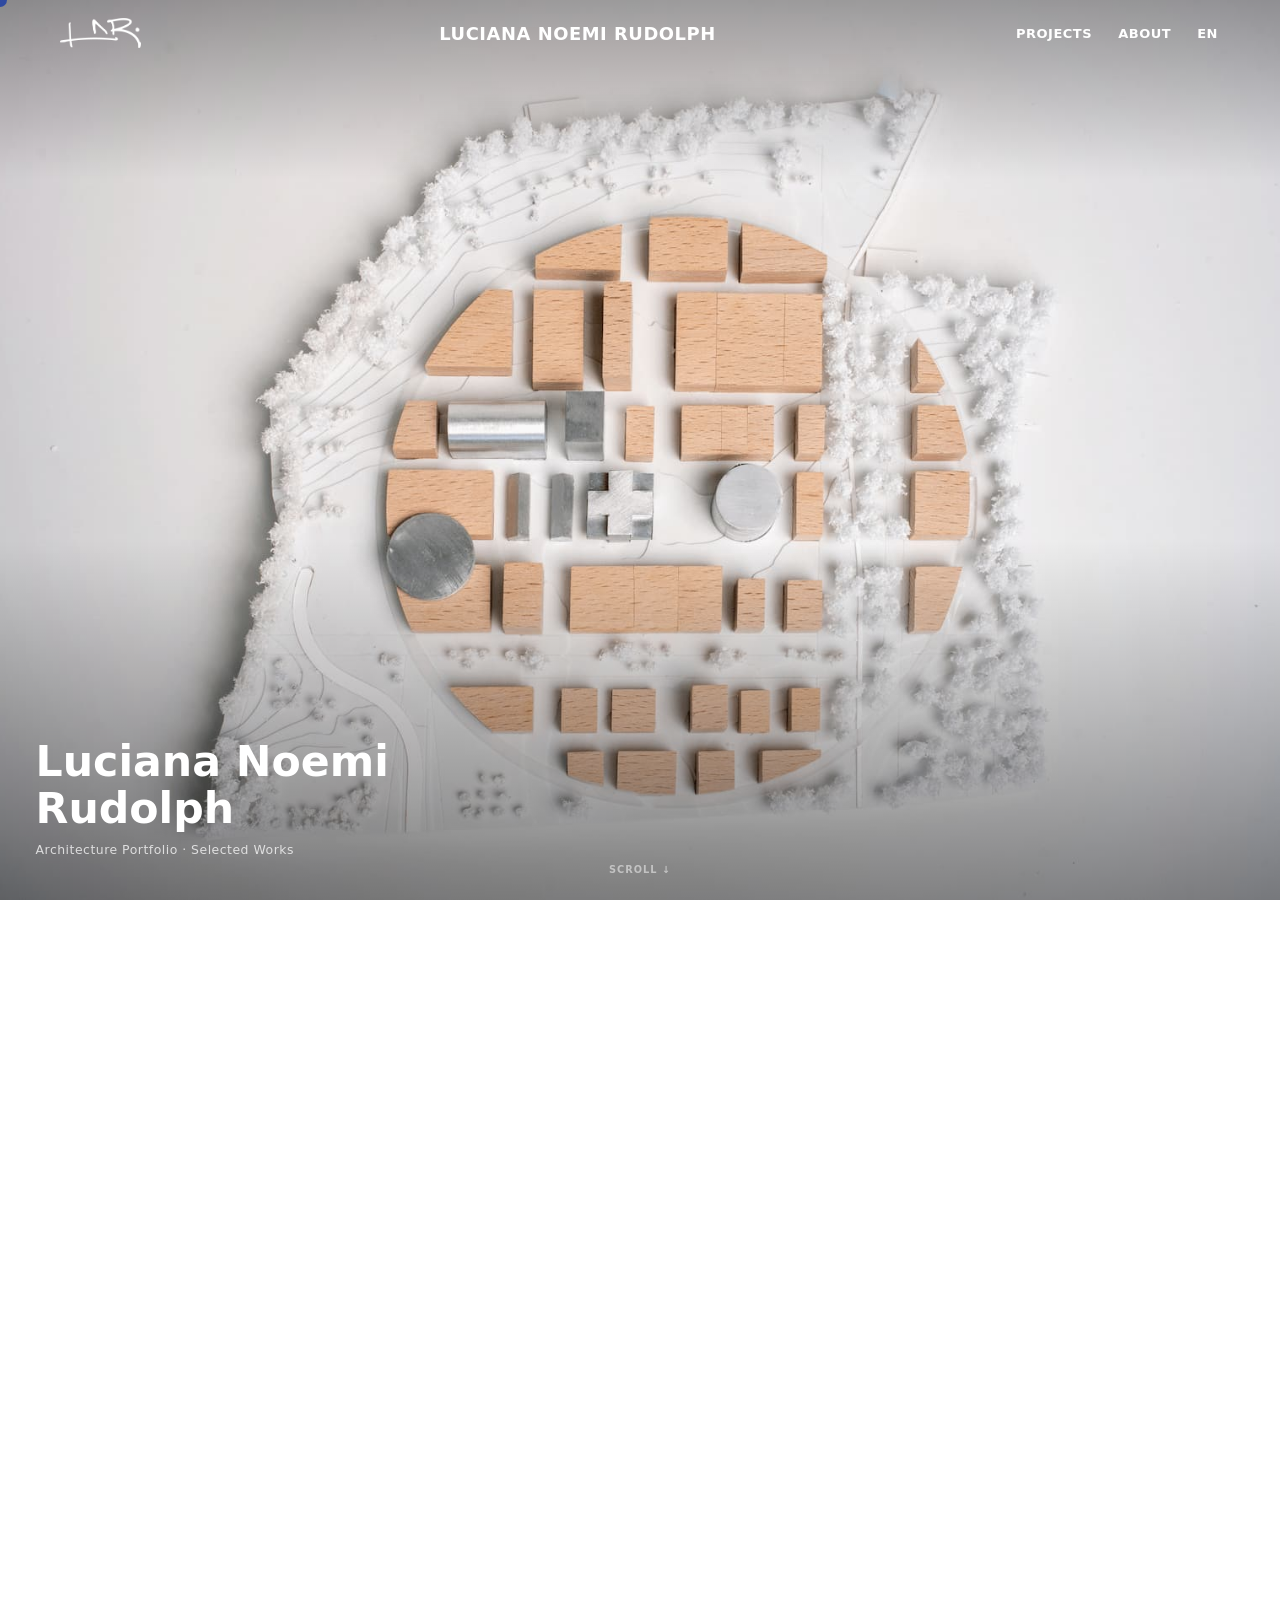
==== commit 3e45062f: "17-04--0110" ====
--- a/index.html
+++ b/index.html
@@ -13,15 +13,46 @@
        Other pages already get position:fixed from styles.css. */
     .top { position: fixed; top: 0; left: 0; right: 0; z-index: 100; }
 
+    .block--intro__arrow {
+      position: absolute;
+      top: 50%;
+      transform: translateY(-50%);
+      z-index: 10;
+      background: none;
+      border: none;
+      cursor: pointer;
+      color: #fff;
+      font-size: 18px;
+      padding: 12px 16px;
+      opacity: 0;
+      transition: opacity 0.3s ease;
+      letter-spacing: 0;
+      line-height: 1;
+    }
+    .block--intro__arrow--prev { left: 16px; }
+    .block--intro__arrow--next { right: 16px; }
+    .block--intro:hover .block--intro__arrow { opacity: 0.45; }
+    .block--intro__arrow:hover { opacity: 1 !important; }
+
   </style>
 </head>
 
 <body class="home loading">
+
+  <!-- ── PRELOADER (homepage only) ── -->
+  <div id="preloader" class="preloader">
+    <div id="preloader-bg" class="preloader__bg"></div>
+    <img id="preloader-poster" class="preloader__poster --preloading"
+         src="assets/img/home+about/showreel-poster.jpg" alt="" />
+    <div class="preloader__counter">
+      <span id="preloader-number" class="preloader__number">0</span>
+    </div>
+  </div>
 
   <!-- ── HEADER ── -->
   <header class="top --inverted">
     <a class="top__logo" href="index.html" aria-label="Home">
-      <img src="assets/img/logo-blue.png" alt="LAR logo" />
+      <img src="assets/img/home+about/logo-blue.png" alt="LAR logo" />
     </a>
 
     <a class="name" href="index.html" aria-label="Home">
@@ -31,9 +62,9 @@
     <div class="projects-dropdown">
       <button class="projects-dropdown__trigger" type="button" aria-haspopup="true" aria-expanded="false" data-i18n="nav_projects">Projects</button>
       <ul class="projects-dropdown__menu">
-        <li><a class="projects-dropdown__link" href="projects/project1.html">Djilakh Education Campus</a></li>
+        <li><a class="projects-dropdown__link" href="projects/project1.html">The Supertecture Project</a></li>
         <li><a class="projects-dropdown__link" href="projects/project2.html">IPAI Communication Center</a></li>
-        <li><a class="projects-dropdown__link" href="projects/project3.html">The Supertecture Project</a></li>
+        <li><a class="projects-dropdown__link" href="projects/project3.html">Djilakh Education Campus</a></li>
         <li><a class="projects-dropdown__link" href="projects/project4.html">Inside Out</a></li>
       </ul>
     </div>
@@ -77,23 +108,32 @@
        ══════════════════════════════════════════ -->
   <section class="block block--intro">
     <img class="block--intro__image block--intro__slide --active"
-         src="assets/img/p1.jpg"
-         srcset="assets/img/p1-800.jpg 800w,
-                 assets/img/p1-1600.jpg 1600w,
-                 assets/img/p1-2400.jpg 2400w"
-         sizes="100vw"
+         src="assets/img/home+about/p2.jpg"
          fetchpriority="high"
+         alt="IPAI Communication Center — facade study" />
+    <img class="block--intro__image block--intro__slide"
+         src="assets/img/home+about/p1.jpg"
          alt="Djilakh Education Campus — exterior view" />
     <img class="block--intro__image block--intro__slide"
-         src="assets/img/p2.jpg"
-         srcset="assets/img/p2-800.jpg 800w,
-                 assets/img/p2-1600.jpg 1600w,
-                 assets/img/p2-2400.jpg 2400w"
-         sizes="100vw"
-         alt="IPAI Communication Center — facade study" />
-    <img class="block--intro__image block--intro__slide"
-         src="assets/img/p1/entrance.jpg"
-         alt="Senegal school entrance with children playing" />
+         src="assets/img/home+about/p3.jpg"
+         alt="The Supertecture Project" />
+    <img class="block--intro__image block--intro__slide"
+         src="assets/img/home+about/p4.jpg"
+         alt="Inside Out" />
+    <img class="block--intro__image block--intro__slide"
+         src="assets/img/home+about/p5.jpg"
+         alt="Project 5" />
+    <img class="block--intro__image block--intro__slide"
+         src="assets/img/home+about/p6.jpg"
+         alt="Project 6" />
+    <img class="block--intro__image block--intro__slide"
+         src="assets/img/home+about/p7.jpg"
+         alt="Project 7" />
+    <img class="block--intro__image block--intro__slide"
+         src="assets/img/home+about/p8.jpg"
+         alt="Project 8" />
+    <button class="block--intro__arrow block--intro__arrow--prev" aria-label="Previous image">&#8592;</button>
+    <button class="block--intro__arrow block--intro__arrow--next" aria-label="Next image">&#8594;</button>
     <div class="block--intro__overlay"></div>
     <div class="block--intro__content">
       <h1 class="block--intro__title">Luciana Noemi Rudolph</h1>
@@ -126,30 +166,30 @@
         <ul class="gallery__grid">
           <li class="gallery__item">
             <a class="gallery__link" href="projects/project1.html">
-              <img class="gallery__image" src="assets/img/p1.jpg" alt="Djilakh Education Campus" />
+              <img class="gallery__image" src="assets/img/home+about/p3.jpg" alt="The Supertecture Project" />
+              <span class="gallery__overlay"><span class="gallery__title">The Supertecture Project</span></span>
+            </a>
+          </li>
+          <li class="gallery__item">
+            <a class="gallery__link" href="projects/project2.html">
+              <img class="gallery__image" src="assets/img/home+about/p2.jpg" alt="IPAI Communication Center" />
+              <span class="gallery__overlay"><span class="gallery__title">IPAI Communication Center</span></span>
+            </a>
+          </li>
+          <li class="gallery__item">
+            <a class="gallery__link" href="projects/project3.html">
+              <img class="gallery__image" src="assets/img/home+about/p1.jpg" alt="Djilakh Education Campus" />
               <span class="gallery__overlay"><span class="gallery__title">Djilakh Education Campus</span></span>
             </a>
           </li>
           <li class="gallery__item">
-            <a class="gallery__link" href="projects/project2.html">
-              <img class="gallery__image" src="assets/img/p2.jpg" alt="IPAI Communication Center" />
-              <span class="gallery__overlay"><span class="gallery__title">IPAI Communication Center</span></span>
+            <a class="gallery__link" href="projects/project4.html">
+              <img class="gallery__image" src="assets/img/home+about/p4.jpg" alt="Inside Out" />
+              <span class="gallery__overlay"><span class="gallery__title">Inside Out</span></span>
             </a>
           </li>
           <li class="gallery__item">
             <a class="gallery__link" href="projects/project3.html">
-              <img class="gallery__image" src="assets/img/p3.jpg" alt="The Supertecture Project" />
-              <span class="gallery__overlay"><span class="gallery__title">The Supertecture Project</span></span>
-            </a>
-          </li>
-          <li class="gallery__item">
-            <a class="gallery__link" href="projects/project4.html">
-              <img class="gallery__image" src="assets/img/p4.jpg" alt="Inside Out" />
-              <span class="gallery__overlay"><span class="gallery__title">Inside Out</span></span>
-            </a>
-          </li>
-          <li class="gallery__item">
-            <a class="gallery__link" href="projects/project1.html">
               <img class="gallery__image" src="assets/img/p1/entrance.jpg" alt="Senegal school entrance" />
               <span class="gallery__overlay"><span class="gallery__title">Djilakh Education Campus</span></span>
             </a>
@@ -161,19 +201,19 @@
             </a>
           </li>
           <li class="gallery__item">
-            <a class="gallery__link" href="projects/project1.html">
+            <a class="gallery__link" href="projects/project3.html">
               <img class="gallery__image" src="assets/img/p1/courtyard.jpg" alt="Senegal school courtyard" />
               <span class="gallery__overlay"><span class="gallery__title">Djilakh Education Campus</span></span>
             </a>
           </li>
           <li class="gallery__item">
             <a class="gallery__link" href="projects/project2.html">
-              <img class="gallery__image" src="assets/img/p2/lookout.png" alt="IPAI lookout" />
+              <img class="gallery__image" src="assets/img/p2/lookout.jpg" alt="IPAI lookout" />
               <span class="gallery__overlay"><span class="gallery__title">IPAI Communication Center</span></span>
             </a>
           </li>
           <li class="gallery__item">
-            <a class="gallery__link" href="projects/project1.html">
+            <a class="gallery__link" href="projects/project3.html">
               <img class="gallery__image" src="assets/img/p1/interior.jpg" alt="Senegal classroom interior" />
               <span class="gallery__overlay"><span class="gallery__title">Djilakh Education Campus</span></span>
             </a>
@@ -185,7 +225,7 @@
             </a>
           </li>
           <li class="gallery__item">
-            <a class="gallery__link" href="projects/project1.html">
+            <a class="gallery__link" href="projects/project3.html">
               <img class="gallery__image" src="assets/img/p1/classroom.jpg" alt="Senegal classroom" />
               <span class="gallery__overlay"><span class="gallery__title">Djilakh Education Campus</span></span>
             </a>
@@ -206,6 +246,7 @@
 
   <!-- ── GSAP + ScrollTrigger + Lenis ── -->
   <script src="https://cdn.jsdelivr.net/npm/gsap@3/dist/gsap.min.js"></script>
+  <script src="https://cdn.jsdelivr.net/npm/gsap@3/dist/Flip.min.js"></script>
   <script src="https://cdn.jsdelivr.net/npm/gsap@3/dist/ScrollTrigger.min.js"></script>
   <script src="https://cdn.jsdelivr.net/npm/gsap@3/dist/SplitText.min.js"></script>
   <script src="https://cdn.jsdelivr.net/npm/lenis@1/dist/lenis.min.js"></script>
@@ -532,11 +573,24 @@
     var slides = document.querySelectorAll(".block--intro__slide");
     if (slides.length < 2) return;
     var current = 0;
-    setInterval(function () {
+
+    function goTo(idx) {
       slides[current].classList.remove("--active");
-      current = (current + 1) % slides.length;
+      current = (idx + slides.length) % slides.length;
       slides[current].classList.add("--active");
-    }, 2500);
+    }
+
+    var timer = setInterval(function () { goTo(current + 1); }, 2500);
+
+    function resetTimer() {
+      clearInterval(timer);
+      timer = setInterval(function () { goTo(current + 1); }, 2500);
+    }
+
+    var prev = document.querySelector(".block--intro__arrow--prev");
+    var next = document.querySelector(".block--intro__arrow--next");
+    if (prev) prev.addEventListener("click", function () { goTo(current - 1); resetTimer(); });
+    if (next) next.addEventListener("click", function () { goTo(current + 1); resetTimer(); });
   })();
   </script>
 
--- a/assets/css/styles.css
+++ b/assets/css/styles.css
@@ -93,6 +93,7 @@
   z-index: 100;
   background: transparent;
 }
+
 
 /* ── Logo ── */
 .top__logo {
@@ -887,7 +888,7 @@
 body.home .block--intro__overlay {
   position: absolute;
   inset: 0;
-  background: linear-gradient(to bottom, rgba(0,0,0,0) 40%, rgba(0,0,0,0.45) 100%);
+  background: linear-gradient(to bottom, rgba(0,0,0,0.32) 0%, rgba(0,0,0,0) 20%, rgba(0,0,0,0) 60%, rgba(0,0,0,0.45) 100%);
   z-index: 1;
 }
 body.home .block--intro__content {
